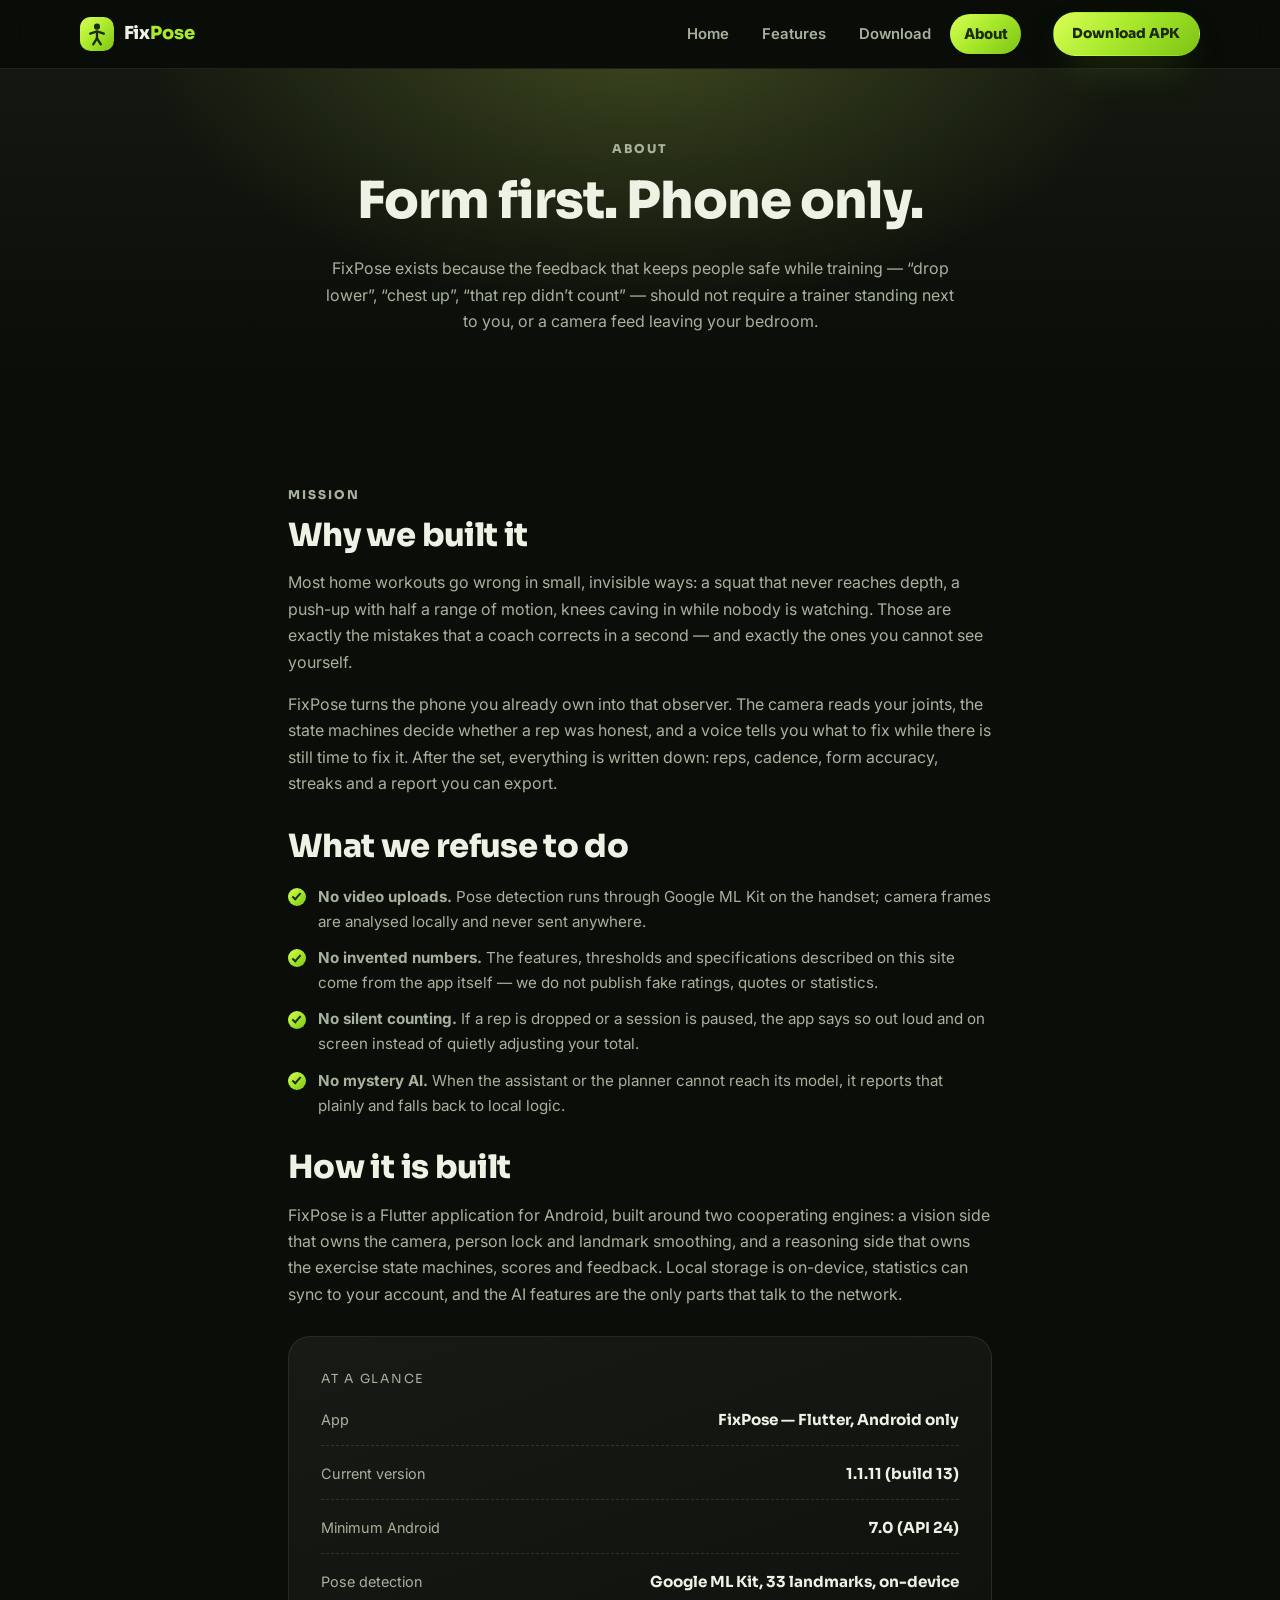
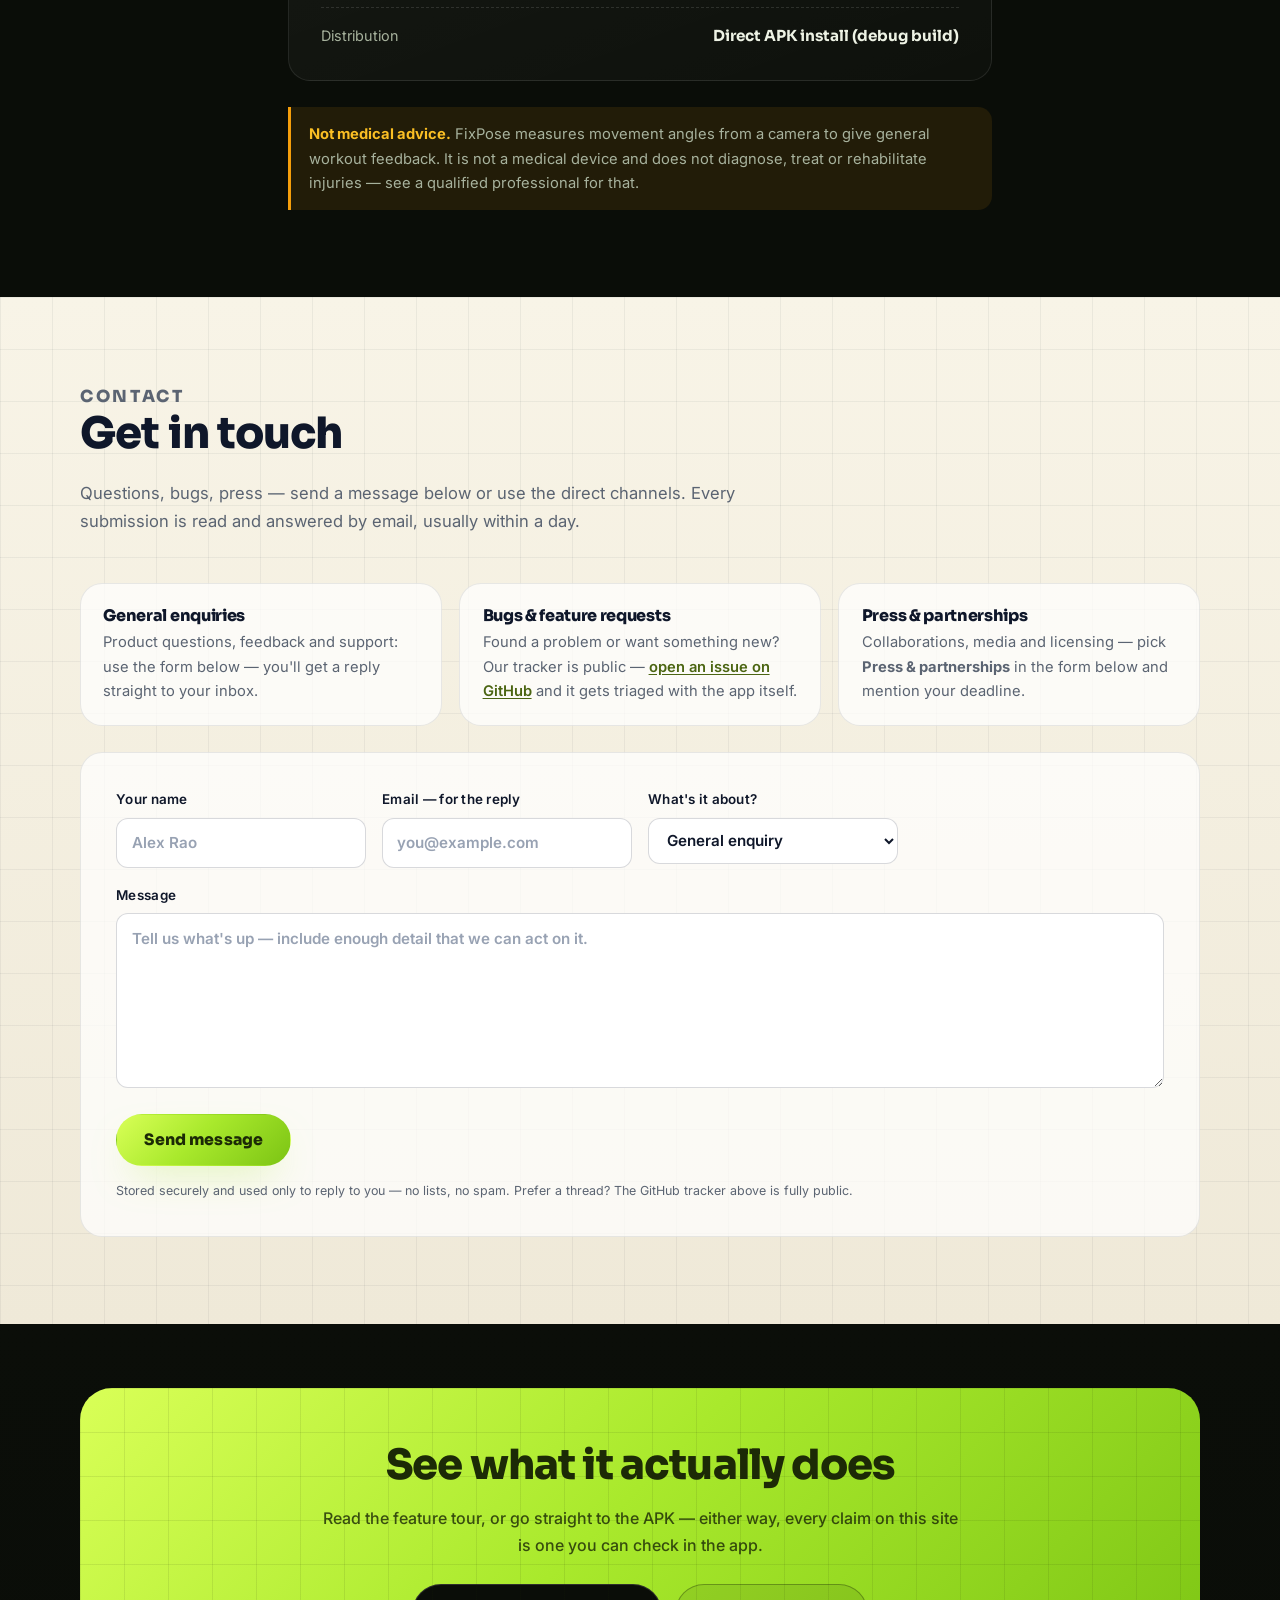
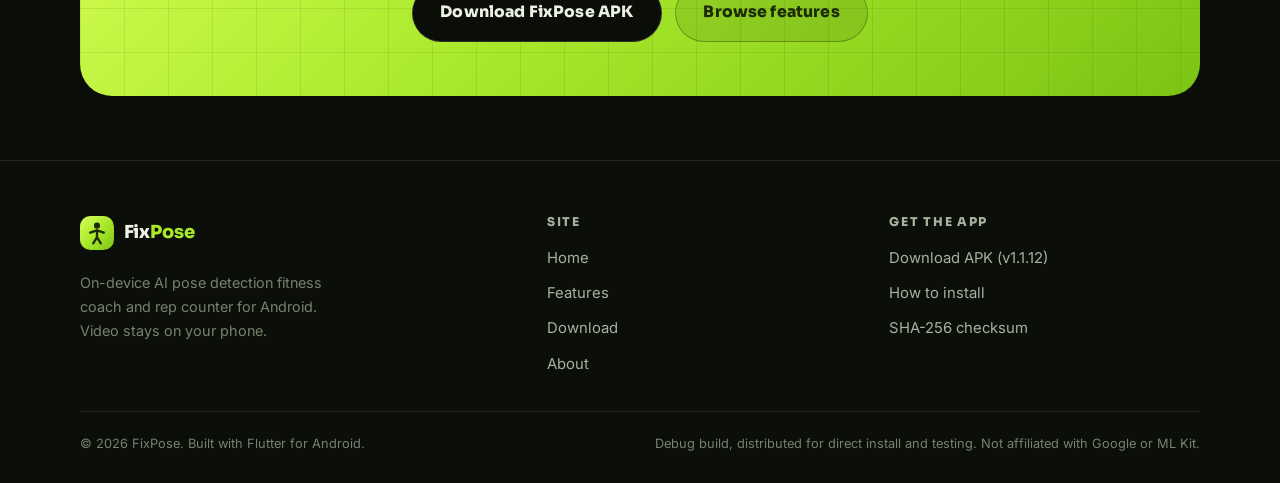
==== about.html @ 2e4479b0 "Publish FixPose landing page" ====
<!DOCTYPE html>
<html lang="en" class="no-js">
<head>
<meta charset="utf-8">
<meta name="viewport" content="width=device-width, initial-scale=1">
<title>About — FixPose</title>
<meta name="description" content="Why FixPose exists: a privacy-first, on-device fitness coach that checks your exercise form with the phone you already own. Mission, principles and contact.">
<meta name="theme-color" content="#0A0D08">
<meta name="robots" content="index, follow">

<meta property="og:type" content="website">
<meta property="og:site_name" content="FixPose">
<meta property="og:title" content="About FixPose">
<meta property="og:description" content="A privacy-first, on-device fitness coach that checks your exercise form with the phone you already own.">
<meta property="og:image" content="assets/img/logo.svg">
<meta property="og:locale" content="en_US">
<meta name="twitter:card" content="summary">
<meta name="twitter:title" content="About FixPose">
<meta name="twitter:description" content="A privacy-first, on-device fitness coach that checks your exercise form with the phone you already own.">

<link rel="icon" href="assets/img/favicon.svg" type="image/svg+xml">
<link rel="apple-touch-icon" href="assets/img/logo.svg">
<link rel="preconnect" href="https://fonts.googleapis.com">
<link rel="preconnect" href="https://fonts.gstatic.com" crossorigin>
<link rel="stylesheet" href="https://fonts.googleapis.com/css2?family=Sora:wght@600;700;800&family=Inter:wght@400;500;600;700&display=swap">
<link rel="stylesheet" href="assets/css/styles.css">
<script>document.documentElement.className = "js";</script>
</head>
<body>
<a class="skip-link" href="#main">Skip to content</a>

<header class="site-header">
  <div class="container nav">
    <a class="brand" href="index.html" aria-label="FixPose — home">
      <img class="brand__mark" src="assets/img/logo.svg" alt="" width="34" height="34">
      <span class="brand__name">Fix<span>Pose</span></span>
    </a>

    <button class="nav__toggle" type="button" aria-expanded="false" aria-controls="primary-navigation" aria-label="Open menu">
      <svg viewBox="0 0 24 24" fill="none" stroke="currentColor" stroke-width="2" stroke-linecap="round" aria-hidden="true">
        <path d="M4 7h16M4 12h16M4 17h16"/>
      </svg>
    </button>

    <ul class="nav__links" id="primary-navigation">
      <li><a data-nav href="index.html">Home</a></li>
      <li><a data-nav href="features.html">Features</a></li>
      <li><a data-nav href="download.html">Download</a></li>
      <li><a data-nav href="about.html">About</a></li>
      <li><a class="nav__cta--mobile" href="https://github.com/Renin-hack26/POSEFIX/releases/download/v1.1.12/FixPose-latest.apk" download>Download APK</a></li>
    </ul>

    <a class="btn btn--primary btn--sm nav__cta" href="https://github.com/Renin-hack26/POSEFIX/releases/download/v1.1.12/FixPose-latest.apk" download>Download APK</a>
  </div>
</header>

<main id="main">

  <section class="dl-hero">
    <div class="container">
      <p class="kicker">About</p>
      <h1>Form first. Phone only.</h1>
      <p>FixPose exists because the feedback that keeps people safe while training — “drop lower”, “chest up”, “that rep didn’t count” — should not require a trainer standing next to you, or a camera feed leaving your bedroom.</p>
    </div>
  </section>

  <section class="section" aria-labelledby="mission-title">
    <div class="container prose">
      <p class="kicker">Mission</p>
      <h2 id="mission-title" style="margin-top:0">Why we built it</h2>
      <p>
        Most home workouts go wrong in small, invisible ways: a squat that never reaches depth, a push-up with half a
        range of motion, knees caving in while nobody is watching. Those are exactly the mistakes that a coach corrects
        in a second — and exactly the ones you cannot see yourself.
      </p>
      <p>
        FixPose turns the phone you already own into that observer. The camera reads your joints, the state machines
        decide whether a rep was honest, and a voice tells you what to fix while there is still time to fix it. After
        the set, everything is written down: reps, cadence, form accuracy, streaks and a report you can export.
      </p>

      <h2>What we refuse to do</h2>
      <ul class="tick-list">
        <li><strong>No video uploads.</strong> Pose detection runs through Google ML Kit on the handset; camera frames are analysed locally and never sent anywhere.</li>
        <li><strong>No invented numbers.</strong> The features, thresholds and specifications described on this site come from the app itself — we do not publish fake ratings, quotes or statistics.</li>
        <li><strong>No silent counting.</strong> If a rep is dropped or a session is paused, the app says so out loud and on screen instead of quietly adjusting your total.</li>
        <li><strong>No mystery AI.</strong> When the assistant or the planner cannot reach its model, it reports that plainly and falls back to local logic.</li>
      </ul>

      <h2>How it is built</h2>
      <p>
        FixPose is a Flutter application for Android, built around two cooperating engines: a vision side that owns
        the camera, person lock and landmark smoothing, and a reasoning side that owns the exercise state machines,
        scores and feedback. Local storage is on-device, statistics can sync to your account, and the AI features are
        the only parts that talk to the network.
      </p>

      <div class="panel" style="margin-top:1.8rem">
        <p class="panel__title">At a glance</p>
        <dl class="spec-list">
          <div><dt>App</dt><dd>FixPose — Flutter, Android only</dd></div>
          <div><dt>Current version</dt><dd>1.1.11 (build 13)</dd></div>
          <div><dt>Minimum Android</dt><dd>7.0 (API 24)</dd></div>
          <div><dt>Pose detection</dt><dd>Google ML Kit, 33 landmarks, on-device</dd></div>
          <div><dt>Distribution</dt><dd>Direct APK install (debug build)</dd></div>
        </dl>
      </div>

      <div class="note" style="margin-top:1.6rem">
        <strong>Not medical advice.</strong> FixPose measures movement angles from a camera to give general workout
        feedback. It is not a medical device and does not diagnose, treat or rehabilitate injuries — see a qualified
        professional for that.
      </div>
    </div>
  </section>

  <section class="section section--light section--grid" aria-labelledby="contact-title">
    <div class="container">
      <div class="section-head">
        <p class="kicker">Contact</p>
        <h2 id="contact-title">Get in touch</h2>
        <p>Questions, bugs, press — send a message below or use the direct channels. Every submission is read and answered by email, usually within a day.</p>
      </div>

      <div class="contact-card">
        <div>
          <h3>General enquiries</h3>
          <p>Product questions, feedback and support: use the form below — you'll get a reply straight to your inbox.</p>
        </div>
        <div>
          <h3>Bugs &amp; feature requests</h3>
          <p>Found a problem or want something new? Our tracker is public — <a href="https://github.com/Renin-hack26/POSEFIX/issues" target="_blank" rel="noopener">open an issue on GitHub</a> and it gets triaged with the app itself.</p>
        </div>
        <div>
          <h3>Press &amp; partnerships</h3>
          <p>Collaborations, media and licensing — pick <strong>Press &amp; partnerships</strong> in the form below and mention your deadline.</p>
        </div>
      </div>

      <form class="contact-form" id="contact-form" novalidate
            data-fn="https://tobxphhtgytovohuhjvn.supabase.co/functions/v1/contact-messages"
            data-key="sb_publishable_yGjfrfkio0GRE5f-Pa8nLQ_bnEibv7w">
        <div class="contact-form__grid">
          <label for="cf-name"><span>Your name</span>
            <input id="cf-name" name="name" type="text" maxlength="120" autocomplete="name" required placeholder="Alex Rao">
          </label>
          <label for="cf-email"><span>Email — for the reply</span>
            <input id="cf-email" name="email" type="email" maxlength="254" autocomplete="email" required placeholder="you@example.com">
          </label>
          <label for="cf-topic"><span>What's it about?</span>
            <select id="cf-topic" name="topic">
              <option>General enquiry</option>
              <option>Bug report</option>
              <option>Feature request</option>
              <option>Press &amp; partnerships</option>
              <option>Other</option>
            </select>
          </label>
          <label class="contact-form__full" for="cf-message"><span>Message</span>
            <textarea id="cf-message" name="message" rows="6" maxlength="5000" required placeholder="Tell us what's up — include enough detail that we can act on it."></textarea>
          </label>
          <div class="cf-honeypot" aria-hidden="true">
            <label for="cf-website">Website</label>
            <input id="cf-website" name="website" type="text" tabindex="-1" autocomplete="off">
          </div>
        </div>
        <div class="contact-form__foot">
          <button class="btn btn--primary" type="submit">Send message</button>
          <p class="contact-form__status" id="cf-status" role="status" aria-live="polite"></p>
        </div>
        <p class="contact-form__note">Stored securely and used only to reply to you — no lists, no spam. Prefer a thread? The GitHub tracker above is fully public.</p>
      </form>
    </div>
  </section>

  <section class="section section--tight section--dark" aria-labelledby="cta-title">
    <div class="container">
      <div class="cta-band reveal">
        <h2 id="cta-title">See what it actually does</h2>
        <p>Read the feature tour, or go straight to the APK — either way, every claim on this site is one you can check in the app.</p>
        <a class="btn btn--dark" href="https://github.com/Renin-hack26/POSEFIX/releases/download/v1.1.12/FixPose-latest.apk" download>Download FixPose APK</a>
        <a class="btn btn--ghost" href="features.html" style="background:rgba(28,42,6,.1);border-color:rgba(28,42,6,.35);color:var(--accent-ink)">Browse features</a>
      </div>
    </div>
  </section>

</main>

<footer class="site-footer">
  <div class="container">
    <div class="footer__grid">
      <div class="footer__about">
        <a class="brand" href="index.html">
          <img class="brand__mark" src="assets/img/logo.svg" alt="" width="34" height="34">
          <span class="brand__name">Fix<span>Pose</span></span>
        </a>
        <p>On-device AI pose detection fitness coach and rep counter for Android. Video stays on your phone.</p>
      </div>

      <nav class="footer__col" aria-label="Footer">
        <h4>Site</h4>
        <ul>
          <li><a data-nav href="index.html">Home</a></li>
          <li><a data-nav href="features.html">Features</a></li>
          <li><a data-nav href="download.html">Download</a></li>
          <li><a data-nav href="about.html">About</a></li>
        </ul>
      </nav>

      <div class="footer__col">
        <h4>Get the app</h4>
        <ul>
          <li><a href="https://github.com/Renin-hack26/POSEFIX/releases/download/v1.1.12/FixPose-latest.apk" download>Download APK (v1.1.12)</a></li>
          <li><a href="download.html#sideload">How to install</a></li>
          <li><a href="download.html#checksum">SHA-256 checksum</a></li>
        </ul>
      </div>
    </div>

    <div class="footer__bottom">
      <p>&copy; <span data-year>2026</span> FixPose. Built with Flutter for Android.</p>
      <p>Debug build, distributed for direct install and testing. Not affiliated with Google or ML Kit.</p>
    </div>
  </div>
</footer>

<script src="assets/js/main.js" defer></script>
</body>
</html>
---- assets/css/styles.css ----
/* ==========================================================================
   FixPose — marketing site
   Palette & tokens are taken from the app's ThemeData
   (lib/core/theme/app_theme.dart — "Liquid Glass" design tokens).
   ========================================================================== */

:root {
  /* Accent — chartreuse (same in both app themes) */
  --accent-bright: #dff557;
  --accent-bright-2: #d9ff57;
  --accent: #a9e92c;
  --accent-mid: #7cc414;
  --accent-ink: #1c2a06;
  --accent-deep: #3f6212;
  --accent-soft: #f0fdce;
  --danger: #ef4444;
  --amber: #f59e0b;

  /* Dark surfaces (app dark theme) */
  --dark-page: #0a0d08;
  --dark-top: #141810;
  --dark-bottom: #0b0e09;
  --dark-solid: #1f251c;
  --dark-glass: #1b2118;
  --ink: #edf2e4;
  --ink-2: #a7b29d;
  --ink-3: #77826e;

  /* Light surfaces (app light theme) */
  --cream: #fffdf5;
  --cream-top: #f8f4e7;
  --cream-bottom: #efe9d8;
  --light-ink: #0f172a;
  --light-ink-2: #5b6472;
  --light-ink-3: #98a2b3;

  --grad-accent: linear-gradient(135deg, #d9ff57 0%, #a9e92c 46%, #7cc414 100%);
  --grad-accent-soft: linear-gradient(135deg, rgba(217, 255, 87, .16), rgba(124, 196, 20, .06));
  /* solid fallbacks painted under every gradient (also used by the contrast audit) */
  --grad-accent-color: #a9e92c;

  --container: 1120px;
  --radius: 22px;
  --radius-sm: 14px;
  --border-dark: 1px solid rgba(255, 255, 255, .09);
  --border-light: 1px solid rgba(15, 23, 42, .09);
  --shadow-accent: 0 18px 40px -18px rgba(169, 233, 44, .55);

  --font-display: "Sora", "Segoe UI", system-ui, -apple-system, "Helvetica Neue", sans-serif;
  --font-body: "Inter", "Segoe UI", system-ui, -apple-system, "Helvetica Neue", Arial, sans-serif;
  --font-mono: "SFMono-Regular", ui-monospace, "Cascadia Mono", Consolas, "Liberation Mono", monospace;
}

/* ---------- Reset ---------- */
*,
*::before,
*::after { box-sizing: border-box; }

html {
  scroll-behavior: smooth;
  /* keeps #anchor targets clear of the sticky header */
  scroll-padding-top: 92px;
}

body {
  margin: 0;
  font-family: var(--font-body);
  font-size: 16px;
  line-height: 1.65;
  color: var(--ink);
  background: var(--dark-page);
  -webkit-font-smoothing: antialiased;
  text-rendering: optimizeLegibility;
}

img, svg { max-width: 100%; display: block; }
a { color: inherit; }

h1, h2, h3, h4 {
  font-family: var(--font-display);
  line-height: 1.12;
  letter-spacing: -.02em;
  margin: 0 0 .5em;
  font-weight: 800;
  text-wrap: balance;
}

p { margin: 0 0 1em; }

ul { padding-left: 1.15em; }

:focus-visible {
  outline: 3px solid var(--accent);
  outline-offset: 3px;
  border-radius: 6px;
}

.skip-link {
  position: absolute;
  left: -9999px;
  top: 0;
  z-index: 200;
  background: var(--accent);
  color: var(--accent-ink);
  padding: 10px 18px;
  font-weight: 800;
  border-radius: 0 0 12px 0;
}
.skip-link:focus { left: 0; }

.container {
  width: min(100% - 2.4rem, var(--container));
  margin-inline: auto;
}

.visually-hidden {
  position: absolute;
  width: 1px; height: 1px;
  margin: -1px; padding: 0;
  overflow: hidden;
  clip: rect(0 0 0 0);
  white-space: nowrap;
  border: 0;
}

/* ---------- Buttons ---------- */
.btn {
  display: inline-flex;
  align-items: center;
  justify-content: center;
  gap: .6rem;
  padding: .95rem 1.7rem;
  border-radius: 999px;
  font-family: var(--font-display);
  font-weight: 800;
  font-size: .98rem;
  letter-spacing: .01em;
  text-decoration: none;
  border: 1px solid transparent;
  cursor: pointer;
  transition: transform .18s ease, box-shadow .18s ease, background-color .18s ease, border-color .18s ease;
}
.btn:hover { transform: translateY(-2px); }
.btn:active { transform: translateY(0); }

.btn--primary {
  background: var(--grad-accent);
  background-color: var(--grad-accent-color);
  color: var(--accent-ink);
  box-shadow: var(--shadow-accent);
}
.btn--primary:hover { box-shadow: 0 24px 48px -18px rgba(169, 233, 44, .7); }

.btn--ghost {
  background: rgba(255, 255, 255, .05);
  color: var(--ink);
  border-color: rgba(255, 255, 255, .16);
}
.btn--ghost:hover { background: rgba(255, 255, 255, .1); }

.btn--dark {
  background: var(--dark-page);
  color: var(--ink);
  border-color: rgba(255, 255, 255, .14);
}
.btn--dark:hover { background: #131a0f; }

.btn--sm { padding: .62rem 1.15rem; font-size: .86rem; }
.btn--block { width: 100%; }

/* ---------- Header / nav ---------- */
.site-header {
  position: sticky;
  top: 0;
  z-index: 100;
  background: rgba(10, 13, 8, .78);
  backdrop-filter: blur(14px) saturate(1.3);
  -webkit-backdrop-filter: blur(14px) saturate(1.3);
  border-bottom: var(--border-dark);
}

.nav {
  display: flex;
  align-items: center;
  gap: 1.2rem;
  min-height: 68px;
}

.brand {
  display: inline-flex;
  align-items: center;
  gap: .6rem;
  text-decoration: none;
  font-family: var(--font-display);
  font-weight: 800;
  font-size: 1.12rem;
  letter-spacing: -.01em;
  color: var(--ink);
}
.brand__mark { width: 34px; height: 34px; flex: none; }
.brand__name span { color: var(--accent); }

.nav__links {
  display: flex;
  align-items: center;
  gap: .35rem;
  list-style: none;
  margin: 0 0 0 auto;
  padding: 0;
}
.nav__links a {
  display: block;
  padding: .5rem .85rem;
  border-radius: 999px;
  text-decoration: none;
  font-size: .93rem;
  font-weight: 600;
  color: var(--ink-2);
  transition: color .15s ease, background-color .15s ease;
}
.nav__links a:hover { color: var(--ink); background: rgba(255, 255, 255, .06); }
.nav__links a[aria-current="page"] {
  color: var(--accent-ink);
  background: var(--grad-accent);
  background-color: var(--grad-accent-color);
  font-weight: 800;
}

.nav__cta { margin-left: .4rem; }

.nav__toggle {
  display: none;
  margin-left: auto;
  width: 44px;
  height: 44px;
  border-radius: 12px;
  border: var(--border-dark);
  background: rgba(255, 255, 255, .05);
  color: var(--ink);
  cursor: pointer;
  align-items: center;
  justify-content: center;
}
.nav__toggle svg { width: 22px; height: 22px; }

/* ---------- Hero ---------- */
.hero {
  position: relative;
  overflow: hidden;
  padding: clamp(3.2rem, 7vw, 5.6rem) 0 clamp(3.4rem, 7vw, 6rem);
  background:
    radial-gradient(900px 460px at 12% -8%, rgba(217, 255, 87, .16), transparent 60%),
    radial-gradient(760px 420px at 92% 6%, rgba(14, 165, 233, .12), transparent 62%),
    linear-gradient(180deg, var(--dark-top) 0%, var(--dark-page) 58%, var(--dark-bottom) 100%);
  background-color: var(--dark-page);
}
.hero::before {
  content: "";
  position: absolute;
  inset: 0;
  z-index: 2;
  background-image:
    linear-gradient(rgba(255, 255, 255, .05) 1px, transparent 1px),
    linear-gradient(90deg, rgba(255, 255, 255, .05) 1px, transparent 1px);
  background-size: 52px 52px;
  mask-image: radial-gradient(circle at 50% 30%, #000 30%, transparent 85%);
  -webkit-mask-image: radial-gradient(circle at 50% 30%, #000 30%, transparent 85%);
  pointer-events: none;
}
.hero > * { position: relative; }

/* Background workout video — dark clip + scrim keeps text readable.
   Sized against the section; poster covers before/without playback. */
.hero > .hero__media {
  position: absolute;
  inset: 0;
  z-index: 0;
  overflow: hidden;
}
.hero__video {
  position: absolute;
  inset: 0;
  width: 100%;
  height: 100%;
  object-fit: cover;
  object-position: 50% 42%;
  filter: saturate(.92);
}
/* Scrim between video and content: heavy on the text side (left),
   lighter toward the phone mock; bottom fade merges into the page. */
.hero::after {
  content: "";
  position: absolute;
  inset: 0;
  z-index: 1;
  background:
    linear-gradient(180deg, rgba(8, 11, 6, .55) 0%, rgba(8, 11, 6, .35) 55%, var(--dark-page) 100%),
    linear-gradient(90deg, rgba(8, 11, 6, .90) 0%, rgba(8, 11, 6, .74) 46%, rgba(8, 11, 6, .42) 100%);
  pointer-events: none;
}
.hero > .hero__grid { z-index: 3; }

.hero__grid {
  display: grid;
  grid-template-columns: 1.05fr .95fr;
  gap: clamp(2rem, 5vw, 3.6rem);
  align-items: center;
}

.eyebrow {
  display: inline-flex;
  align-items: center;
  gap: .55rem;
  padding: .4rem .9rem;
  border-radius: 999px;
  background: rgba(169, 233, 44, .12);
  border: 1px solid rgba(169, 233, 44, .35);
  color: var(--accent-bright-2);
  font-family: var(--font-display);
  font-size: .76rem;
  font-weight: 800;
  letter-spacing: .12em;
  text-transform: uppercase;
  margin-bottom: 1.4rem;
}
.eyebrow::before {
  content: "";
  width: 7px; height: 7px;
  border-radius: 50%;
  background: var(--accent);
  box-shadow: 0 0 0 4px rgba(169, 233, 44, .22);
}

.hero h1 {
  font-size: clamp(2.5rem, 6vw, 4rem);
  margin-bottom: .42em;
}
.hero h1 .grad {
  background: var(--grad-accent);
  -webkit-background-clip: text;
  background-clip: text;
  color: transparent;
}

.hero__sub {
  font-size: clamp(1.02rem, 2vw, 1.16rem);
  color: var(--ink-2);
  max-width: 34rem;
  margin-bottom: 1.8rem;
}

.hero__actions {
  display: flex;
  flex-wrap: wrap;
  gap: .85rem;
  margin-bottom: 1.6rem;
}

.hero__meta {
  display: flex;
  flex-wrap: wrap;
  gap: .5rem .75rem;
  list-style: none;
  margin: 0;
  padding: 0;
}
.hero__meta li {
  font-size: .8rem;
  font-weight: 600;
  color: var(--ink-2);
  background: rgba(255, 255, 255, .05);
  border: var(--border-dark);
  border-radius: 999px;
  padding: .35rem .8rem;
}
.hero__meta b { color: var(--ink); font-weight: 700; }
.section--light .hero__meta li {
  background: rgba(15, 23, 42, .05);
  border: 1px solid rgba(15, 23, 42, .14);
  color: var(--light-ink-2);
}
.section--light .hero__meta b { color: var(--light-ink); }

/* ---------- Phone mockup ---------- */
.phone-wrap {
  display: flex;
  justify-content: center;
  position: relative;
}
.phone-wrap::after {
  content: "";
  position: absolute;
  width: 74%;
  height: 60%;
  bottom: -6%;
  left: 13%;
  background: radial-gradient(closest-side, rgba(169, 233, 44, .35), transparent 72%);
  filter: blur(28px);
  z-index: -1;
}

.phone {
  width: min(100%, 320px);
  border-radius: 44px;
  padding: 12px;
  background: linear-gradient(160deg, #262d20, #0d1109);
  border: 1px solid rgba(255, 255, 255, .14);
  box-shadow: 0 40px 80px -40px rgba(0, 0, 0, .9), inset 0 1px 0 rgba(255, 255, 255, .12);
}
.phone__screen {
  position: relative;
  border-radius: 33px;
  overflow: hidden;
  background: #0b1207;
  aspect-ratio: 9 / 19;
}
.phone__screen > svg { width: 100%; height: 100%; display: block; }

.phone__notch {
  position: absolute;
  top: 14px;
  left: 50%;
  transform: translateX(-50%);
  width: 74px;
  height: 16px;
  border-radius: 999px;
  background: rgba(3, 5, 2, .8);
  border: 1px solid rgba(255, 255, 255, .1);
  z-index: 3;
}

.hud {
  position: absolute;
  z-index: 2;
  color: var(--ink);
  background: rgba(6, 9, 4, .92);
  backdrop-filter: blur(8px);
  -webkit-backdrop-filter: blur(8px);
  border: 1px solid rgba(217, 255, 87, .32);
  border-radius: 14px;
  padding: .4rem .7rem;
  font-family: var(--font-display);
  line-height: 1.15;
}
.hud--reps { top: 46px; left: 16px; }
.hud--form { top: 46px; right: 16px; text-align: right; }
.hud--cue {
  left: 16px; right: 16px; bottom: 20px;
  border-color: rgba(239, 68, 68, .45);
  font-family: var(--font-body);
  font-size: .78rem;
  font-weight: 600;
  color: #ffd9d9;
  display: flex;
  align-items: center;
  gap: .5rem;
}
.hud__label {
  display: block;
  font-size: .56rem;
  letter-spacing: .16em;
  text-transform: uppercase;
  color: var(--ink-2);
}
.hud__value {
  font-size: 1.5rem;
  font-weight: 800;
  color: var(--ink);
}
.hud--form .hud__value { color: var(--accent-bright-2); }
.hud--cue .dot {
  width: 8px; height: 8px; border-radius: 50%;
  background: var(--danger);
  flex: none;
  box-shadow: 0 0 0 4px rgba(239, 68, 68, .22);
}

.phone__caption {
  margin-top: .9rem;
  text-align: center;
  font-size: .74rem;
  color: var(--ink-2);
}
.section--light .phone__caption { color: var(--light-ink-2); }

/* ---------- Sections ---------- */
.section { padding: clamp(3.2rem, 7vw, 5.4rem) 0; position: relative; }
.section--tight { padding-block: clamp(2.6rem, 5vw, 4rem); }

.section--light {
  background: linear-gradient(180deg, var(--cream-top), var(--cream-bottom));
  background-color: var(--cream-top);
  color: var(--light-ink);
}
.section--light h2, .section--light h3, .section--light h4 { color: var(--light-ink); }
.section--light p { color: var(--light-ink-2); }

.section--dark {
  background: linear-gradient(180deg, var(--dark-bottom), var(--dark-page));
  background-color: var(--dark-page);
}
.section--grid::before {
  content: "";
  position: absolute;
  inset: 0;
  background-image:
    linear-gradient(rgba(15, 23, 42, .055) 1px, transparent 1px),
    linear-gradient(90deg, rgba(15, 23, 42, .055) 1px, transparent 1px);
  background-size: 52px 52px;
  pointer-events: none;
}
.section--dark.section--grid::before {
  background-image:
    linear-gradient(rgba(255, 255, 255, .045) 1px, transparent 1px),
    linear-gradient(90deg, rgba(255, 255, 255, .045) 1px, transparent 1px);
}
.section--grid > * { position: relative; }

.section-head {
  max-width: 46rem;
  margin-bottom: clamp(2rem, 4vw, 3rem);
}
.section-head--center { margin-inline: auto; text-align: center; }

.kicker {
  font-family: var(--font-display);
  font-size: .76rem;
  font-weight: 800;
  letter-spacing: .16em;
  text-transform: uppercase;
  color: var(--accent-mid);
  margin-bottom: .8rem;
}
.section--light .kicker { color: var(--accent-deep); }

.section-head h2 { font-size: clamp(1.9rem, 4vw, 2.7rem); }
.section-head p { font-size: 1.04rem; color: var(--ink-2); margin-bottom: 0; }
.section--light .section-head p { color: var(--light-ink-2); }

/* ---------- Cards ---------- */
.cards {
  display: grid;
  grid-template-columns: repeat(auto-fit, minmax(250px, 1fr));
  gap: 1.15rem;
}

.card {
  background: rgba(255, 255, 255, .035);
  border: var(--border-dark);
  border-radius: var(--radius);
  padding: 1.6rem 1.5rem;
  transition: transform .2s ease, border-color .2s ease, background-color .2s ease;
}
.card:hover {
  transform: translateY(-4px);
  border-color: rgba(169, 233, 44, .4);
  background: rgba(169, 233, 44, .06);
}
.card h3 { font-size: 1.12rem; margin-bottom: .45rem; }
.card p { font-size: .94rem; color: var(--ink-2); margin-bottom: 0; }

.section--light .card {
  background: rgba(255, 255, 255, .72);
  border: var(--border-light);
  box-shadow: 0 12px 30px -24px rgba(15, 23, 42, .6);
}
.section--light .card p { color: var(--light-ink-2); }
.section--light .card:hover { background: #fff; border-color: rgba(63, 98, 18, .35); }

.card__icon {
  width: 46px;
  height: 46px;
  border-radius: 14px;
  display: grid;
  place-items: center;
  background: var(--grad-accent);
  background-color: var(--grad-accent-color);
  color: var(--accent-ink);
  margin-bottom: 1rem;
  box-shadow: 0 10px 22px -14px rgba(169, 233, 44, .9);
}
.card__icon svg { width: 24px; height: 24px; }
.card__icon--outline {
  background: rgba(169, 233, 44, .12);
  border: 1px solid rgba(169, 233, 44, .4);
  color: var(--accent-mid);
  box-shadow: none;
}
.section--light .card__icon--outline { background: var(--accent-soft); color: var(--accent-deep); }

.card__tag {
  display: inline-block;
  font-size: .7rem;
  font-weight: 800;
  letter-spacing: .1em;
  text-transform: uppercase;
  color: var(--accent-mid);
  margin-bottom: .55rem;
}
.section--light .card__tag { color: var(--accent-deep); }

/* Feature rows (features page) */
.feature-row {
  display: grid;
  grid-template-columns: 1fr 1fr;
  gap: clamp(1.6rem, 4vw, 3.4rem);
  align-items: center;
  padding: clamp(2.2rem, 5vw, 3.4rem) 0;
  border-top: var(--border-dark);
}
.feature-row:first-of-type { border-top: 0; }
.feature-row--flip .feature-row__media { order: -1; }
.section--light .feature-row { border-top-color: rgba(15, 23, 42, .1); }

.feature-row h3 { font-size: clamp(1.4rem, 3vw, 1.85rem); }
.feature-row p { color: var(--ink-2); }
.section--light .feature-row p { color: var(--light-ink-2); }

.tick-list {
  list-style: none;
  padding: 0;
  margin: 1.2rem 0 0;
  display: grid;
  gap: .7rem;
}
.tick-list li {
  position: relative;
  padding-left: 1.85rem;
  font-size: .95rem;
  color: var(--ink-2);
}
.section--light .tick-list li { color: var(--light-ink-2); }
.tick-list li::before {
  content: "";
  position: absolute;
  left: 0;
  top: .3em;
  width: 18px;
  height: 18px;
  border-radius: 50%;
  background: var(--grad-accent);
}
.tick-list li::after {
  content: "";
  position: absolute;
  left: 6px;
  top: .52em;
  width: 5px;
  height: 9px;
  border: solid var(--accent-ink);
  border-width: 0 2.4px 2.4px 0;
  transform: rotate(42deg);
}
.tick-list strong { color: inherit; font-weight: 700; }
.section--light .tick-list strong { color: var(--light-ink); }

/* ---------- Steps ---------- */
.steps {
  display: grid;
  grid-template-columns: repeat(auto-fit, minmax(260px, 1fr));
  gap: 1.4rem;
  counter-reset: step;
}
.step {
  position: relative;
  background: rgba(255, 255, 255, .04);
  border: var(--border-dark);
  border-radius: var(--radius);
  padding: 2.4rem 1.6rem 1.7rem;
  counter-increment: step;
}
.step::before {
  content: counter(step, decimal-leading-zero);
  position: absolute;
  top: -18px;
  left: 1.5rem;
  font-family: var(--font-display);
  font-weight: 800;
  font-size: .95rem;
  letter-spacing: .06em;
  color: var(--accent-ink);
  background: var(--grad-accent);
  background-color: var(--grad-accent-color);
  border-radius: 999px;
  padding: .35rem .95rem;
  box-shadow: var(--shadow-accent);
}
.step h3 { font-size: 1.15rem; margin-bottom: .5rem; }
.step p { font-size: .94rem; color: var(--ink-2); margin-bottom: 0; }

/* ---------- Spec / stat blocks ---------- */
.spec-grid {
  display: grid;
  grid-template-columns: repeat(auto-fit, minmax(230px, 1fr));
  gap: 1.1rem;
}
.spec {
  background: rgba(255, 255, 255, .04);
  border: var(--border-dark);
  border-radius: var(--radius);
  padding: 1.5rem;
}
.spec__num {
  font-family: var(--font-display);
  font-size: clamp(2rem, 4vw, 2.6rem);
  font-weight: 800;
  line-height: 1;
  background: var(--grad-accent);
  -webkit-background-clip: text;
  background-clip: text;
  color: transparent;
  margin-bottom: .5rem;
}
.spec h3 { font-size: 1.02rem; margin-bottom: .4rem; }
.spec p { font-size: .9rem; color: var(--ink-2); margin-bottom: 0; }

/* Light sections: swap the dark-glass defaults for cream-friendly colours */
.section--light .spec {
  background: rgba(255, 255, 255, .72);
  border: var(--border-light);
  box-shadow: 0 12px 30px -26px rgba(15, 23, 42, .7);
}
.section--light .spec p { color: var(--light-ink-2); }
.section--light .spec__num {
  background: none;
  -webkit-background-clip: border-box;
  background-clip: border-box;
  -webkit-text-fill-color: var(--accent-deep);
  color: var(--accent-deep);
}
.section--light .panel__title { color: var(--light-ink-2); }
.section--light .note { color: var(--light-ink-2); background: rgba(245, 158, 11, .16); }
.section--light .note strong { color: #92400e; }
.section--light .note--info { background: rgba(63, 98, 18, .1); }
.section--light .note--info strong { color: var(--accent-deep); }

.split {
  display: grid;
  grid-template-columns: 1.02fr .98fr;
  gap: clamp(1.8rem, 4vw, 3.2rem);
  align-items: center;
}

.panel {
  background: linear-gradient(160deg, rgba(255, 255, 255, .055), rgba(255, 255, 255, .02));
  border: var(--border-dark);
  border-radius: var(--radius);
  padding: clamp(1.4rem, 3vw, 2rem);
}
.section--light .panel {
  background: rgba(255, 255, 255, .75);
  border: var(--border-light);
}

.panel__title {
  font-family: var(--font-display);
  font-size: .78rem;
  letter-spacing: .14em;
  text-transform: uppercase;
  color: var(--ink-2);
  margin-bottom: 1.1rem;
}

.spec-list { display: grid; gap: .95rem; margin: 0; }
.spec-list > div {
  display: flex;
  justify-content: space-between;
  gap: 1rem;
  align-items: baseline;
  padding-bottom: .8rem;
  border-bottom: 1px dashed rgba(255, 255, 255, .12);
}
.spec-list > div:last-child { border-bottom: 0; padding-bottom: 0; }
.spec-list dt { color: var(--ink-2); font-size: .9rem; }
.spec-list dd {
  margin: 0;
  font-family: var(--font-display);
  font-weight: 700;
  font-size: .95rem;
  text-align: right;
  color: var(--ink);
}
.section--light .spec-list > div { border-bottom-color: rgba(15, 23, 42, .14); }
.section--light .spec-list dt { color: var(--light-ink-2); }
.section--light .spec-list dd { color: var(--light-ink); }

/* ---------- Trust / privacy band ---------- */
.trust {
  display: grid;
  grid-template-columns: repeat(auto-fit, minmax(260px, 1fr));
  gap: 1.2rem;
}
.trust__item {
  border-radius: var(--radius);
  padding: 1.7rem 1.5rem;
  background: rgba(169, 233, 44, .07);
  border: 1px solid rgba(169, 233, 44, .25);
}
.trust__item h3 { font-size: 1.08rem; margin-bottom: .5rem; color: var(--accent-bright-2); }
.trust__item p { font-size: .93rem; color: var(--ink-2); margin-bottom: 0; }

/* ---------- Exercise demo cards ---------- */
.demo-grid {
  display: grid;
  grid-template-columns: repeat(auto-fit, minmax(200px, 1fr));
  gap: 1.1rem;
}
.demo-card {
  background: #fff;
  border: var(--border-light);
  border-radius: var(--radius);
  overflow: hidden;
  box-shadow: 0 16px 34px -28px rgba(15, 23, 42, .8);
}
.demo-card img {
  width: 100%;
  aspect-ratio: 1 / 1;
  object-fit: contain;
  background: #fff;
}
.demo-card figcaption {
  padding: .8rem 1rem 1rem;
  font-size: .85rem;
  color: var(--light-ink-2);
}
.demo-card figcaption b {
  display: block;
  font-family: var(--font-display);
  color: var(--light-ink);
  font-size: .95rem;
  margin-bottom: .15rem;
}

/* ---------- CTA band ---------- */
.cta-band {
  position: relative;
  overflow: hidden;
  background: var(--grad-accent);
  background-color: var(--grad-accent-color);
  color: var(--accent-ink);
  border-radius: clamp(20px, 3vw, 32px);
  padding: clamp(2.2rem, 5vw, 3.4rem);
  text-align: center;
}
.cta-band::after {
  content: "";
  position: absolute;
  inset: 0;
  background-image:
    linear-gradient(rgba(28, 42, 6, .09) 1px, transparent 1px),
    linear-gradient(90deg, rgba(28, 42, 6, .09) 1px, transparent 1px);
  background-size: 44px 44px;
  pointer-events: none;
}
.cta-band > * { position: relative; }
.cta-band h2 {
  font-size: clamp(1.8rem, 4vw, 2.6rem);
  color: var(--accent-ink);
  margin-bottom: .4em;
}
.cta-band p {
  max-width: 40rem;
  margin: 0 auto 1.6rem;
  color: rgba(28, 42, 6, .82);
  font-weight: 500;
}
.cta-band .btn { margin-inline: .3rem; }

/* ---------- Download page ---------- */
.dl-hero {
  background:
    radial-gradient(760px 420px at 50% -10%, rgba(217, 255, 87, .2), transparent 65%),
    linear-gradient(180deg, var(--dark-top), var(--dark-page));
  background-color: var(--dark-page);
  padding: clamp(2.8rem, 6vw, 4.4rem) 0 clamp(2rem, 4vw, 3rem);
  text-align: center;
}
.dl-hero h1 { font-size: clamp(2.1rem, 5vw, 3.2rem); }
.dl-hero p { color: var(--ink-2); max-width: 40rem; margin-inline: auto; }

.dl-card {
  background: linear-gradient(160deg, rgba(255, 255, 255, .06), rgba(255, 255, 255, .02));
  border: 1px solid rgba(169, 233, 44, .3);
  border-radius: clamp(20px, 3vw, 28px);
  padding: clamp(1.5rem, 4vw, 2.4rem);
  box-shadow: 0 40px 80px -50px rgba(169, 233, 44, .6);
  max-width: 780px;
  margin-inline: auto;
}

.dl-badge {
  display: inline-flex;
  align-items: center;
  gap: .5rem;
  font-family: var(--font-display);
  font-size: .75rem;
  font-weight: 800;
  letter-spacing: .1em;
  text-transform: uppercase;
  padding: .4rem .9rem;
  border-radius: 999px;
  background: rgba(245, 158, 11, .14);
  border: 1px solid rgba(245, 158, 11, .45);
  color: #fbbf24;
  margin-bottom: 1.1rem;
}

.dl-facts {
  display: grid;
  grid-template-columns: repeat(auto-fit, minmax(160px, 1fr));
  gap: .9rem;
  margin: 1.6rem 0;
}
.dl-fact {
  background: rgba(255, 255, 255, .045);
  border: var(--border-dark);
  border-radius: var(--radius-sm);
  padding: .95rem 1rem;
}
.dl-fact dt {
  font-size: .7rem;
  letter-spacing: .12em;
  text-transform: uppercase;
  color: var(--ink-2);
  margin-bottom: .3rem;
}
.dl-fact dd {
  margin: 0;
  font-family: var(--font-display);
  font-weight: 700;
  font-size: .98rem;
  color: var(--ink);
  word-break: break-word;
}

.checksum {
  display: flex;
  align-items: center;
  gap: .7rem;
  flex-wrap: wrap;
  background: rgba(0, 0, 0, .35);
  border: var(--border-dark);
  border-radius: var(--radius-sm);
  padding: .85rem 1rem;
  margin-top: .4rem;
}
.checksum code {
  font-family: var(--font-mono);
  font-size: .78rem;
  line-height: 1.5;
  color: var(--accent-bright-2);
  word-break: break-all;
  flex: 1 1 260px;
}
.copy-btn {
  font-family: var(--font-display);
  font-size: .76rem;
  font-weight: 800;
  letter-spacing: .06em;
  text-transform: uppercase;
  color: var(--accent-ink);
  background: var(--grad-accent);
  background-color: var(--grad-accent-color);
  border: 0;
  border-radius: 999px;
  padding: .45rem .95rem;
  cursor: pointer;
}
.copy-btn:hover { filter: brightness(1.06); }

.note {
  border-left: 3px solid var(--amber);
  background: rgba(245, 158, 11, .1);
  border-radius: 0 var(--radius-sm) var(--radius-sm) 0;
  padding: .95rem 1.1rem;
  font-size: .92rem;
  color: var(--ink-2);
}
.note strong { color: #fbbf24; }
.note--info {
  border-left-color: var(--accent-mid);
  background: rgba(169, 233, 44, .09);
}
.note--info strong { color: var(--accent-bright-2); }

/* Numbered how-to */
.howto { display: grid; gap: 1.1rem; counter-reset: how; }
.howto li {
  list-style: none;
  position: relative;
  padding-left: 3.4rem;
  counter-increment: how;
  background: rgba(255, 255, 255, .04);
  border: var(--border-dark);
  border-radius: var(--radius-sm);
  padding-top: 1.1rem;
  padding-right: 1.1rem;
  padding-bottom: 1.1rem;
}
.howto li::before {
  content: counter(how);
  position: absolute;
  left: 1.1rem;
  top: 1.1rem;
  width: 30px;
  height: 30px;
  display: grid;
  place-items: center;
  border-radius: 10px;
  background: var(--grad-accent);
  color: var(--accent-ink);
  font-family: var(--font-display);
  font-weight: 800;
  font-size: .92rem;
}
.howto h3 { font-size: 1rem; margin-bottom: .3rem; }
.howto p { font-size: .92rem; color: var(--ink-2); margin-bottom: 0; }
.howto { padding: 0; margin: 1.2rem 0 0; }

/* ---------- About ---------- */
.prose { max-width: 44rem; }
.prose h2 { font-size: clamp(1.5rem, 3vw, 2rem); margin-top: 2rem; }
.prose p { color: var(--ink-2); }
.prose a { color: var(--accent); }

.contact-card {
  display: grid;
  grid-template-columns: repeat(auto-fit, minmax(220px, 1fr));
  gap: 1.1rem;
}
.contact-card > div {
  background: rgba(255, 255, 255, .04);
  border: var(--border-dark);
  border-radius: var(--radius);
  padding: 1.4rem;
}
.contact-card h3 { font-size: 1rem; margin-bottom: .35rem; }
.contact-card p { font-size: .92rem; color: var(--ink-2); margin-bottom: 0; }

/* Light section (about) — cards use ink colours, form controls */
.section--light .contact-card > div {
  background: rgba(255, 255, 255, .72);
  border: var(--border-light);
}
.section--light .contact-card h3 { color: var(--light-ink); }
.section--light .contact-card p { color: var(--light-ink-2); }
.contact-card a { color: #4b6512; font-weight: 600; text-decoration: underline; text-underline-offset: 2px; }
.contact-card a:hover { color: var(--light-ink); }

.contact-form {
  position: relative;
  margin-top: 1.6rem;
  background: rgba(255, 255, 255, .72);
  border: var(--border-light);
  border-radius: var(--radius);
  padding: clamp(1.3rem, 3.4vw, 2.2rem);
}
.contact-form__grid {
  display: grid;
  grid-template-columns: repeat(auto-fit, minmax(240px, 1fr));
  gap: 1rem;
}
.contact-form label { display: block; font-size: .84rem; font-weight: 600; color: var(--light-ink); }
.contact-form label > span { display: block; margin-bottom: .45rem; letter-spacing: .02em; }
.contact-form input,
.contact-form select,
.contact-form textarea {
  width: 100%;
  padding: .72rem .9rem;
  border: 1px solid rgba(15, 23, 42, .16);
  border-radius: 12px;
  background: #fff;
  font: inherit;
  font-size: .95rem;
  color: var(--light-ink);
}
.contact-form textarea { min-height: 150px; resize: vertical; }
.contact-form ::placeholder { color: var(--light-ink-3); }
.contact-form input:focus,
.contact-form select:focus,
.contact-form textarea:focus {
  outline: 2px solid var(--accent);
  outline-offset: 1px;
  border-color: transparent;
}
.contact-form__full { grid-column: 1 / -1; }
.cf-honeypot { position: absolute; left: -9999px; width: 1px; height: 1px; overflow: hidden; }
.contact-form__foot { display: flex; align-items: center; gap: 1rem; flex-wrap: wrap; margin-top: 1.2rem; }
.contact-form__status { margin: 0; font-size: .9rem; color: var(--light-ink-2); }
.contact-form__status.is-ok { color: #15803d; font-weight: 600; }
.contact-form__status.is-err { color: #b91c1c; }
.contact-form button:disabled { opacity: .6; cursor: wait; }
.contact-form__note { margin: .9rem 0 0; font-size: .78rem; color: var(--light-ink-3); }

/* ---------- Footer ---------- */
.site-footer {
  background: var(--dark-bottom);
  border-top: var(--border-dark);
  padding: clamp(2.4rem, 5vw, 3.4rem) 0 1.8rem;
}
.footer__grid {
  display: grid;
  grid-template-columns: 1.4fr 1fr 1fr;
  gap: 2rem;
  margin-bottom: 2.2rem;
}
.footer__about p {
  font-size: .9rem;
  color: var(--ink-3);
  max-width: 30ch;
  margin-top: .9rem;
}
.footer__col h4 {
  font-family: var(--font-display);
  font-size: .76rem;
  letter-spacing: .14em;
  text-transform: uppercase;
  color: var(--ink-2);
  margin-bottom: .9rem;
}
.footer__col ul { list-style: none; margin: 0; padding: 0; display: grid; gap: .55rem; }
.footer__col a {
  text-decoration: none;
  font-size: .93rem;
  color: var(--ink-2);
}
.footer__col a:hover { color: var(--accent); }

.footer__bottom {
  border-top: var(--border-dark);
  padding-top: 1.3rem;
  display: flex;
  flex-wrap: wrap;
  gap: .6rem 1.5rem;
  justify-content: space-between;
  font-size: .8rem;
  color: var(--ink-3);
}
.footer__bottom p { margin: 0; }

/* ---------- Reveal animation (only when JS is available) ---------- */
.reveal { opacity: 1; transform: none; }
.js .reveal {
  opacity: 0;
  transform: translateY(18px);
  transition: opacity .6s ease, transform .6s ease;
}
.js .reveal.is-visible { opacity: 1; transform: none; }

/* ---------- Responsive ---------- */
@media (max-width: 940px) {
  .hero__grid,
  .split,
  .feature-row { grid-template-columns: 1fr; }
  .feature-row--flip .feature-row__media { order: 0; }
  .footer__grid { grid-template-columns: 1fr 1fr; }
  .phone { width: min(100%, 290px); }
}

@media (max-width: 780px) {
  .nav { flex-wrap: wrap; padding-bottom: .55rem; }
  .js .nav__toggle { display: inline-flex; }
  .js .nav__links {
    position: absolute;
    top: 68px;
    left: 0;
    right: 0;
    flex-direction: column;
    align-items: stretch;
    gap: .2rem;
    margin: 0;
    padding: .9rem 1.2rem 1.3rem;
    background: rgba(10, 13, 8, .97);
    border-bottom: var(--border-dark);
    display: none;
  }
  .js .nav__links.is-open { display: flex; }
  .nav__links a { padding: .7rem .85rem; font-size: .97rem; }
  .nav__cta { display: none; }
  .nav__links .nav__cta--mobile {
    display: block;
    margin-top: .6rem;
    text-align: center;
    background: var(--grad-accent);
    background-color: var(--grad-accent-color);
    color: var(--accent-ink);
    font-weight: 800;
  }
}

@media (min-width: 781px) {
  .nav__links .nav__cta--mobile { display: none; }
}

@media (max-width: 560px) {
  .footer__grid { grid-template-columns: 1fr; }
  .hero__actions .btn { width: 100%; }
  .cta-band .btn { width: 100%; margin-inline: 0; margin-bottom: .6rem; }
}

@media (prefers-reduced-motion: reduce) {
  html { scroll-behavior: auto; }
  *, *::before, *::after {
    animation-duration: .001ms !important;
    transition-duration: .001ms !important;
  }
  .reveal { opacity: 1; transform: none; }
}
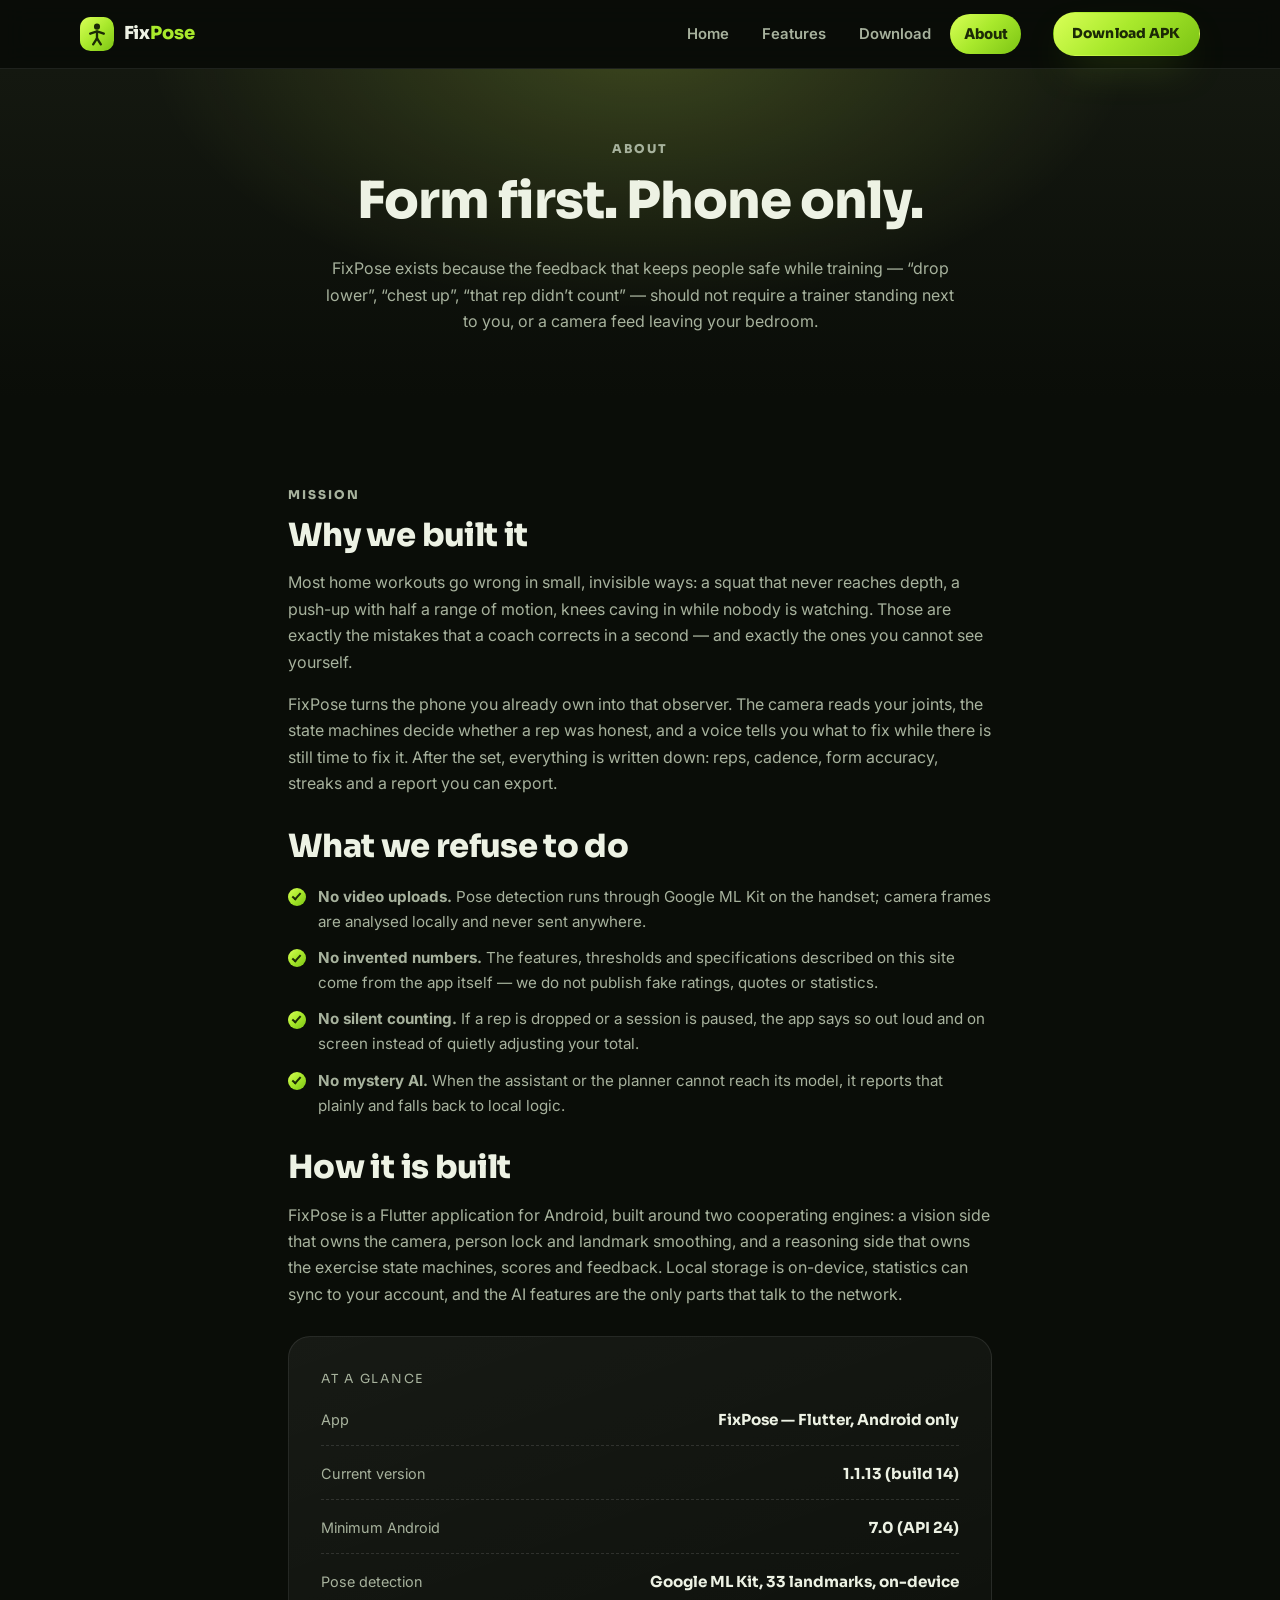
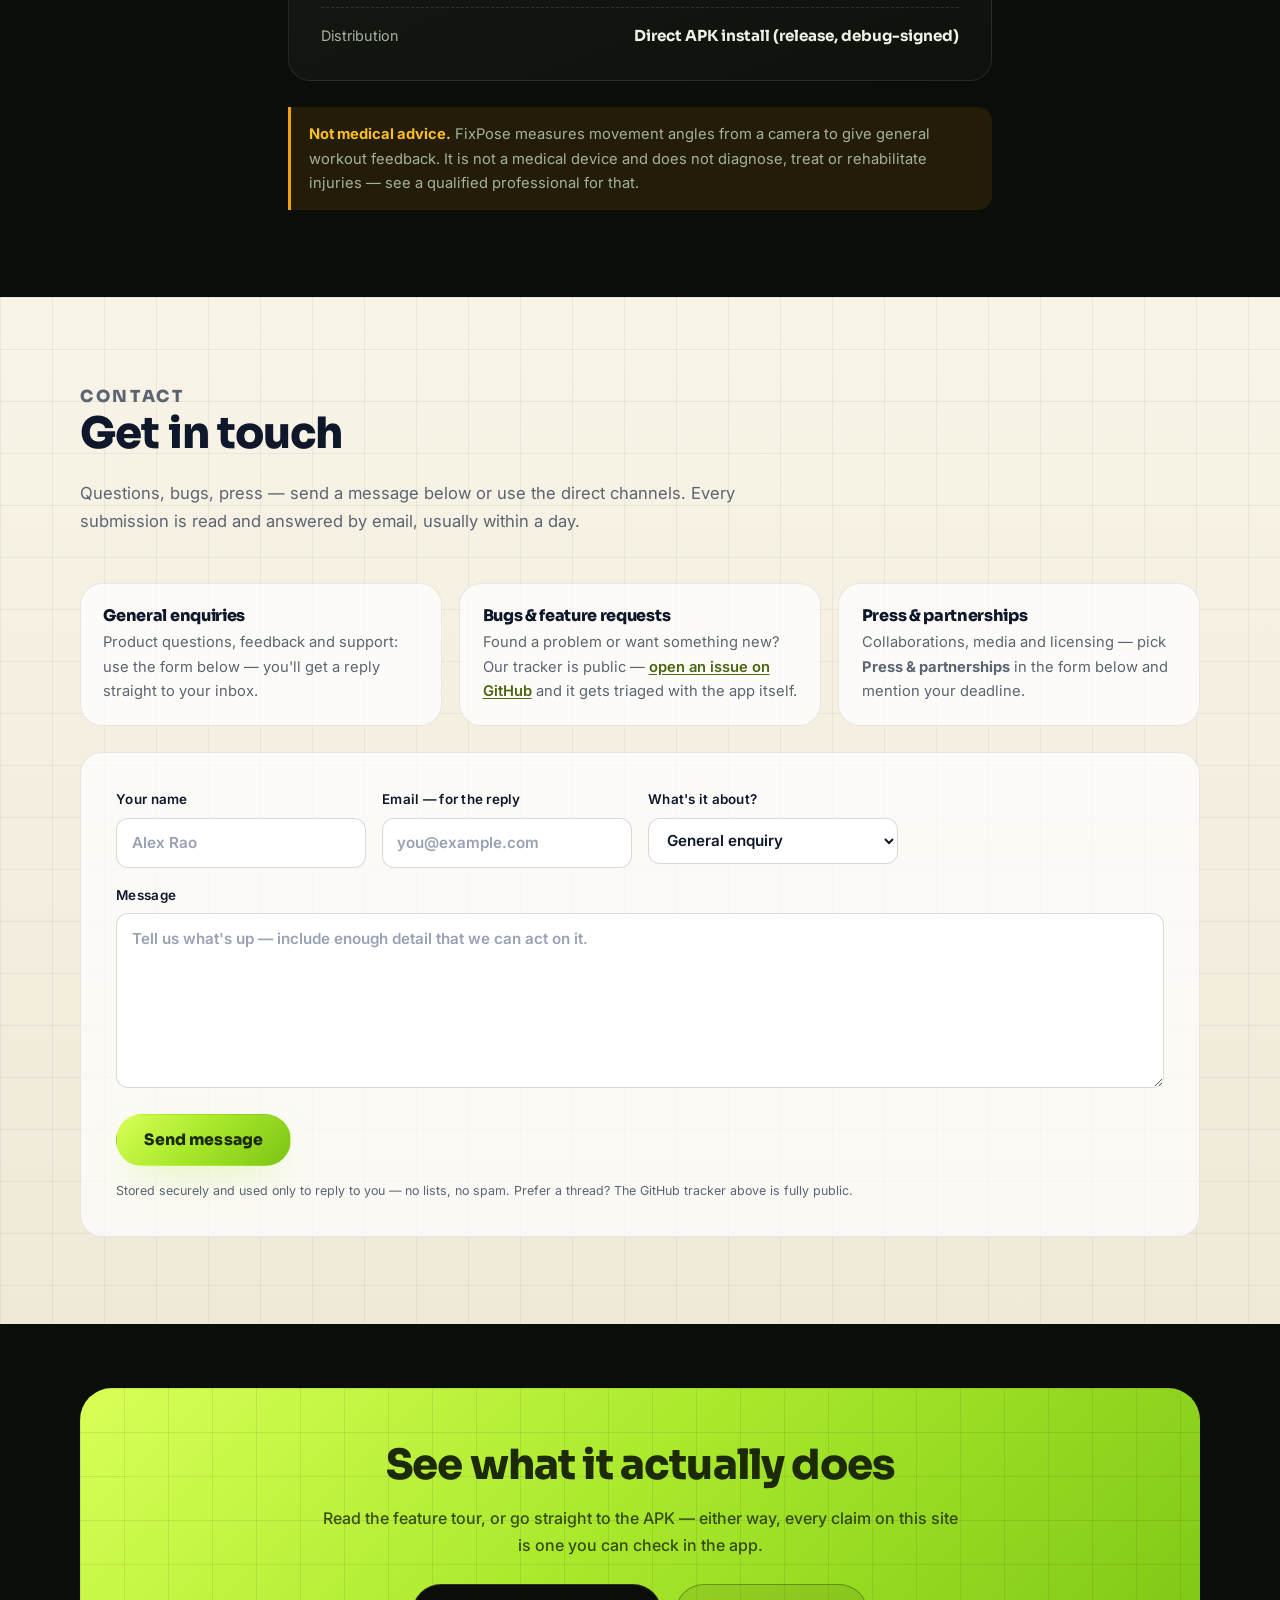
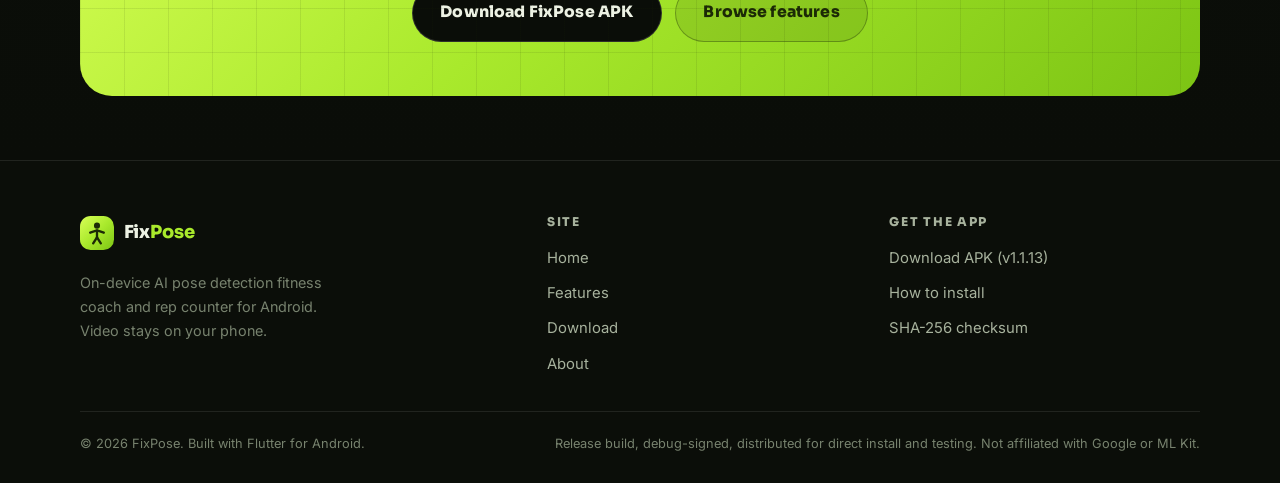
==== commit 5e5d8548: "v1.1.13 landing pages: repoint downloads, honest build label, refreshed facts" ====
--- a/about.html
+++ b/about.html
@@ -47,10 +47,10 @@
       <li><a data-nav href="features.html">Features</a></li>
       <li><a data-nav href="download.html">Download</a></li>
       <li><a data-nav href="about.html">About</a></li>
-      <li><a class="nav__cta--mobile" href="https://github.com/Renin-hack26/POSEFIX/releases/download/v1.1.12/FixPose-latest.apk" download>Download APK</a></li>
+      <li><a class="nav__cta--mobile" href="https://github.com/Renin-hack26/POSEFIX/releases/download/v1.1.13/FixPose-latest.apk" download>Download APK</a></li>
     </ul>
 
-    <a class="btn btn--primary btn--sm nav__cta" href="https://github.com/Renin-hack26/POSEFIX/releases/download/v1.1.12/FixPose-latest.apk" download>Download APK</a>
+    <a class="btn btn--primary btn--sm nav__cta" href="https://github.com/Renin-hack26/POSEFIX/releases/download/v1.1.13/FixPose-latest.apk" download>Download APK</a>
   </div>
 </header>
 
@@ -99,10 +99,10 @@
         <p class="panel__title">At a glance</p>
         <dl class="spec-list">
           <div><dt>App</dt><dd>FixPose — Flutter, Android only</dd></div>
-          <div><dt>Current version</dt><dd>1.1.11 (build 13)</dd></div>
+          <div><dt>Current version</dt><dd>1.1.13 (build 14)</dd></div>
           <div><dt>Minimum Android</dt><dd>7.0 (API 24)</dd></div>
           <div><dt>Pose detection</dt><dd>Google ML Kit, 33 landmarks, on-device</dd></div>
-          <div><dt>Distribution</dt><dd>Direct APK install (debug build)</dd></div>
+          <div><dt>Distribution</dt><dd>Direct APK install (release, debug-signed)</dd></div>
         </dl>
       </div>
 
@@ -178,7 +178,7 @@
       <div class="cta-band reveal">
         <h2 id="cta-title">See what it actually does</h2>
         <p>Read the feature tour, or go straight to the APK — either way, every claim on this site is one you can check in the app.</p>
-        <a class="btn btn--dark" href="https://github.com/Renin-hack26/POSEFIX/releases/download/v1.1.12/FixPose-latest.apk" download>Download FixPose APK</a>
+        <a class="btn btn--dark" href="https://github.com/Renin-hack26/POSEFIX/releases/download/v1.1.13/FixPose-latest.apk" download>Download FixPose APK</a>
         <a class="btn btn--ghost" href="features.html" style="background:rgba(28,42,6,.1);border-color:rgba(28,42,6,.35);color:var(--accent-ink)">Browse features</a>
       </div>
     </div>
@@ -210,7 +210,7 @@
       <div class="footer__col">
         <h4>Get the app</h4>
         <ul>
-          <li><a href="https://github.com/Renin-hack26/POSEFIX/releases/download/v1.1.12/FixPose-latest.apk" download>Download APK (v1.1.12)</a></li>
+          <li><a href="https://github.com/Renin-hack26/POSEFIX/releases/download/v1.1.13/FixPose-latest.apk" download>Download APK (v1.1.13)</a></li>
           <li><a href="download.html#sideload">How to install</a></li>
           <li><a href="download.html#checksum">SHA-256 checksum</a></li>
         </ul>
@@ -219,7 +219,7 @@
 
     <div class="footer__bottom">
       <p>&copy; <span data-year>2026</span> FixPose. Built with Flutter for Android.</p>
-      <p>Debug build, distributed for direct install and testing. Not affiliated with Google or ML Kit.</p>
+      <p>Release build, debug-signed, distributed for direct install and testing. Not affiliated with Google or ML Kit.</p>
     </div>
   </div>
 </footer>
